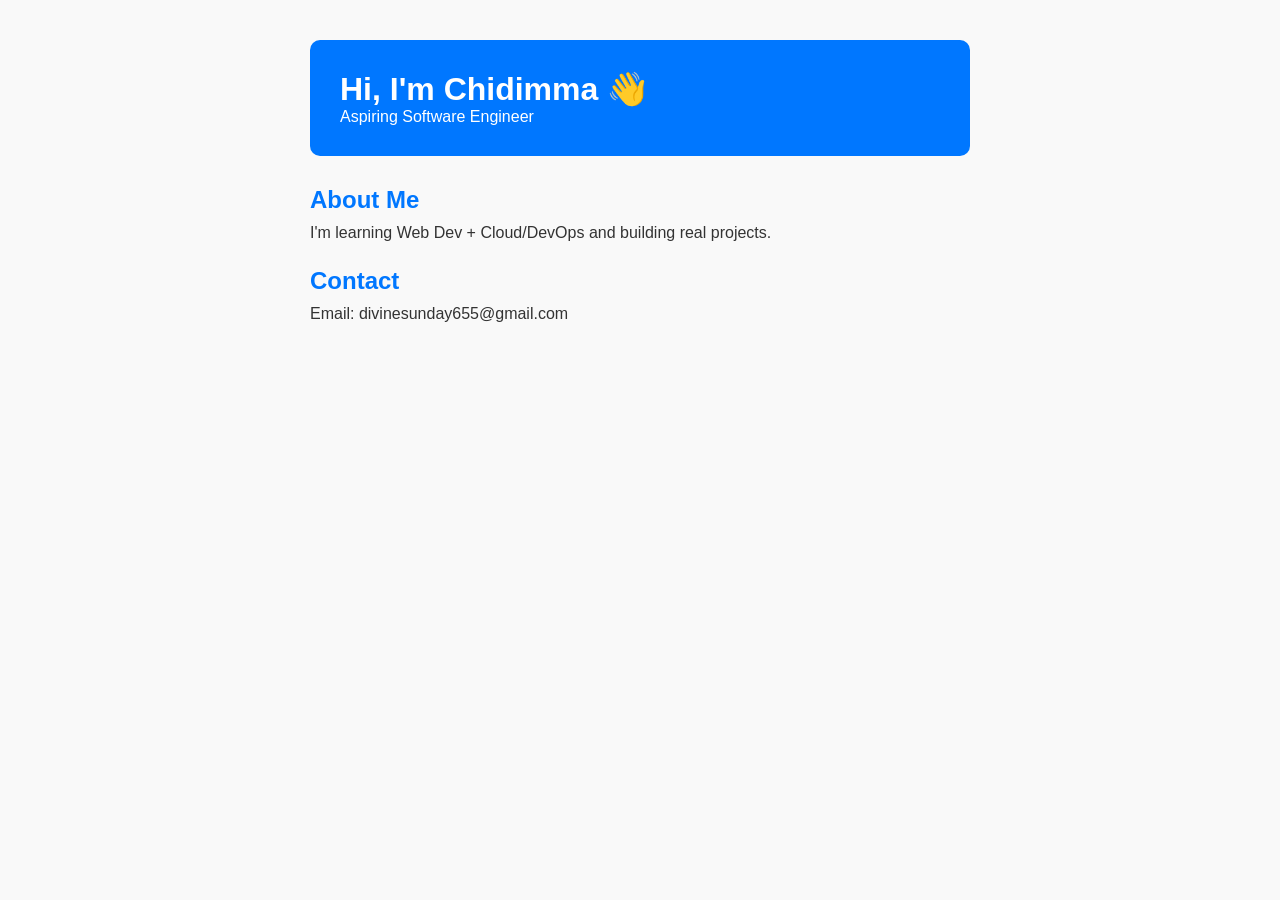
==== index.html @ 01f668db "Portfolio site" ====
<!DOCTYPE html>
<html lang="en">
<head>
<meta charset="UTF-8" />
<title>My Portfolio</title>
<link rel="stylesheet" href="style.css" />
</head>
<body>
<header>
<h1>Hi, I'm Chidimma 👋</h1>
<p>Aspiring Software Engineer</p>
</header>
<section>
<h2>About Me</h2>
<p>I'm learning Web Dev + Cloud/DevOps and building real projects.</p>
</section>
<section>
<h2>Contact</h2>
<p>Email: divinesunday655@gmail.com</p>
</section>
</body>
</html>
---- style.css ----
* { margin: 0; padding: 0; box-sizing: border-box; }
body { font-family: Arial, sans-serif; max-width: 700px; margin: 40px auto; padding: 0 20px; background: #f9f9f9; color: #333; }
header { background: #0077ff; color: white; padding: 30px; border-radius: 10px; margin-bottom: 30px; }
h2 { margin-bottom: 10px; color: #0077ff; }
section { margin-bottom: 25px; }
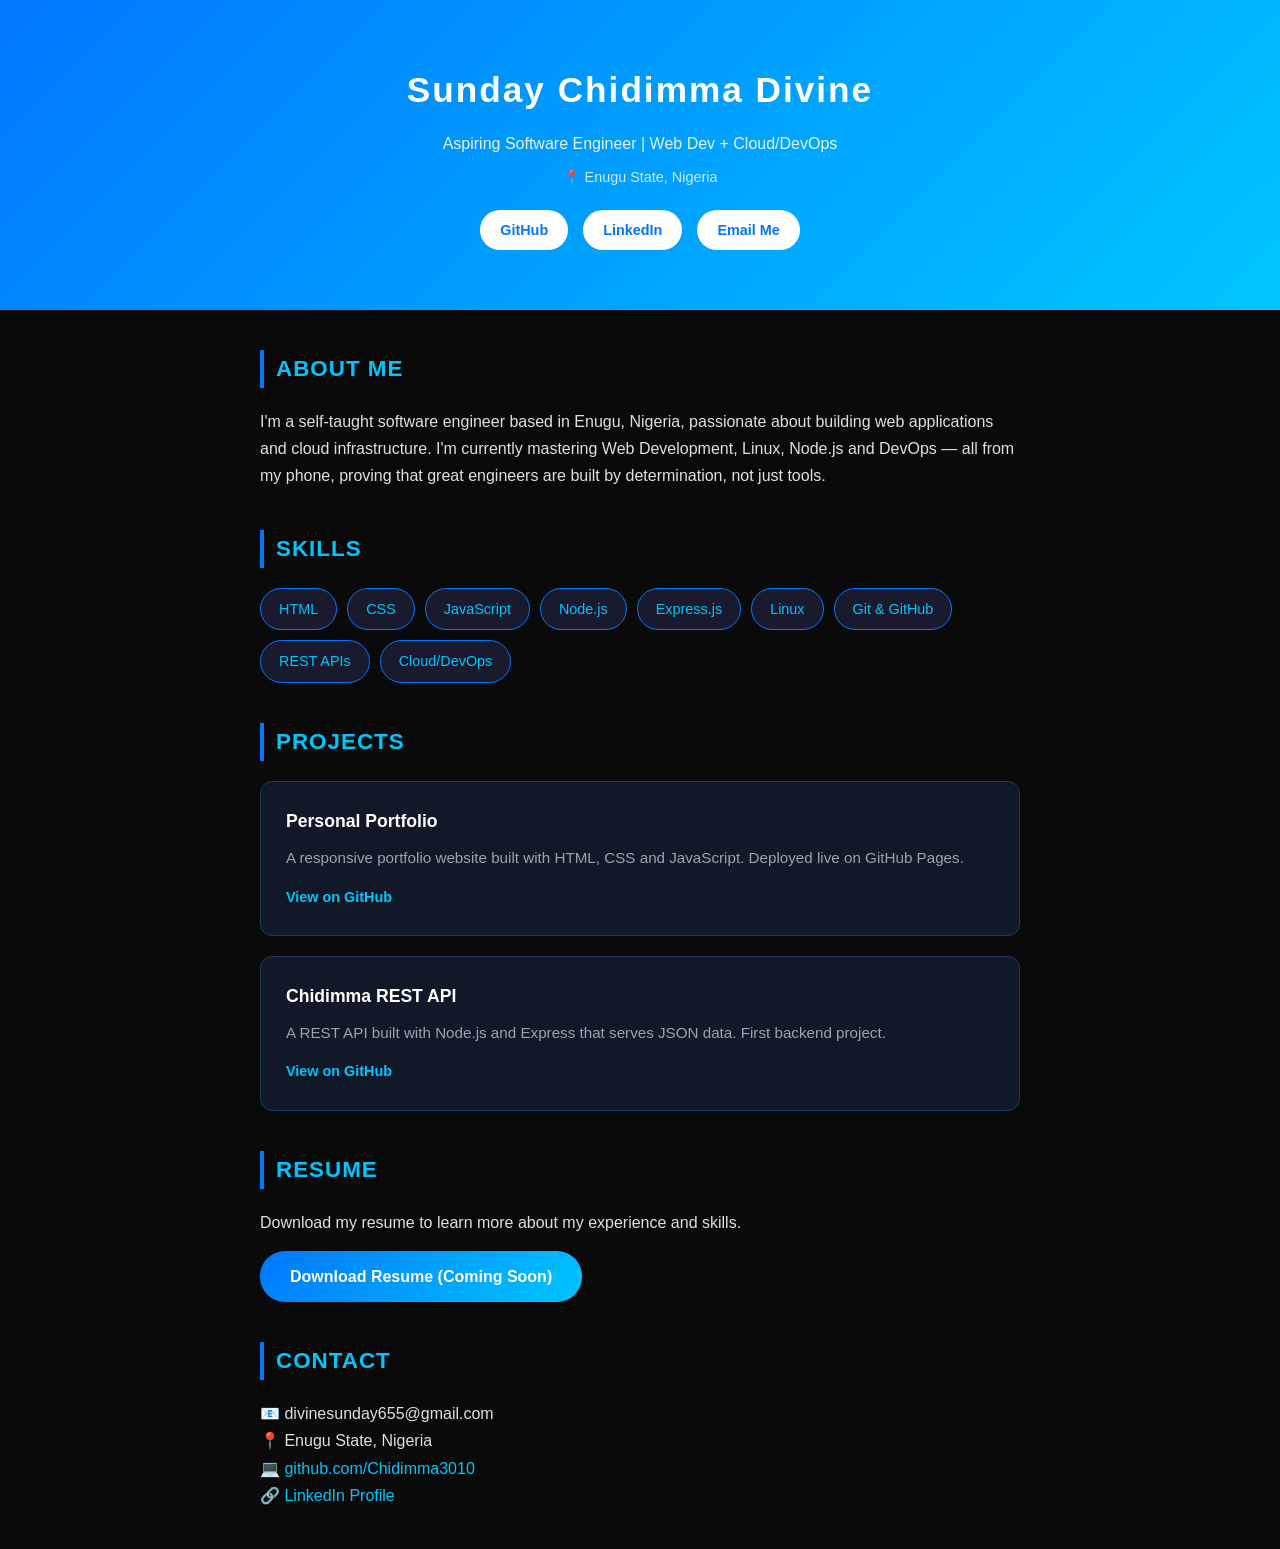
==== commit 4414ce78: "Professional portfolio design" ====
--- a/index.html
+++ b/index.html
@@ -2,21 +2,70 @@
 <html lang="en">
 <head>
 <meta charset="UTF-8" />
-<title>My Portfolio</title>
+<meta name="viewport" content="width=device-width, initial-scale=1.0">
+<title>Sunday Chidimma Divine | Software Engineer</title>
 <link rel="stylesheet" href="style.css" />
 </head>
 <body>
+
 <header>
-<h1>Hi, I'm Chidimma 👋</h1>
-<p>Aspiring Software Engineer</p>
+<h1>Sunday Chidimma Divine</h1>
+<p class="title">Aspiring Software Engineer | Web Dev + Cloud/DevOps</p>
+<p class="location">📍 Enugu State, Nigeria</p>
+<div class="links">
+<a href="https://github.com/Chidimma3010">GitHub</a>
+<a href="https://www.linkedin.com/in/chidimma-divine-5548a1358">LinkedIn</a>
+<a href="mailto:divinesunday655@gmail.com">Email Me</a>
+</div>
 </header>
+
 <section>
 <h2>About Me</h2>
-<p>I'm learning Web Dev + Cloud/DevOps and building real projects.</p>
+<p>I'm a self-taught software engineer based in Enugu, Nigeria, passionate about building web applications and cloud infrastructure. I'm currently mastering Web Development, Linux, Node.js and DevOps — all from my phone, proving that great engineers are built by determination, not just tools.</p>
 </section>
+
+<section>
+<h2>Skills</h2>
+<div class="skills">
+<span>HTML</span>
+<span>CSS</span>
+<span>JavaScript</span>
+<span>Node.js</span>
+<span>Express.js</span>
+<span>Linux</span>
+<span>Git & GitHub</span>
+<span>REST APIs</span>
+<span>Cloud/DevOps</span>
+</div>
+</section>
+
+<section>
+<h2>Projects</h2>
+<div class="project">
+<h3>Personal Portfolio</h3>
+<p>A responsive portfolio website built with HTML, CSS and JavaScript. Deployed live on GitHub Pages.</p>
+<a href="https://github.com/Chidimma3010/My-portfolio-">View on GitHub</a>
+</div>
+<div class="project">
+<h3>Chidimma REST API</h3>
+<p>A REST API built with Node.js and Express that serves JSON data. First backend project.</p>
+<a href="https://github.com/Chidimma3010/My---api">View on GitHub</a>
+</div>
+</section>
+
+<section>
+<h2>Resume</h2>
+<p>Download my resume to learn more about my experience and skills.</p>
+<a class="resume-btn" href="#">Download Resume (Coming Soon)</a>
+</section>
+
 <section>
 <h2>Contact</h2>
-<p>Email: divinesunday655@gmail.com</p>
+<p>📧 divinesunday655@gmail.com</p>
+<p>📍 Enugu State, Nigeria</p>
+<p>💻 <a href="https://github.com/Chidimma3010">github.com/Chidimma3010</a></p>
+<p>🔗 <a href="https://www.linkedin.com/in/chidimma-divine-5548a1358">LinkedIn Profile</a></p>
 </section>
+
 </body>
 </html>
--- a/style.css
+++ b/style.css
@@ -1,5 +1,147 @@
 * { margin: 0; padding: 0; box-sizing: border-box; }
-body { font-family: Arial, sans-serif; max-width: 700px; margin: 40px auto; padding: 0 20px; background: #f9f9f9; color: #333; }
-header { background: #0077ff; color: white; padding: 30px; border-radius: 10px; margin-bottom: 30px; }
-h2 { margin-bottom: 10px; color: #0077ff; }
-section { margin-bottom: 25px; }
+
+body {
+  font-family: 'Arial', sans-serif;
+  background: #0a0a0a;
+  color: #e0e0e0;
+  line-height: 1.7;
+}
+
+header {
+  background: linear-gradient(135deg, #0077ff, #00c6ff);
+  color: white;
+  padding: 60px 20px;
+  text-align: center;
+}
+
+header h1 {
+  font-size: 2.2em;
+  letter-spacing: 2px;
+  margin-bottom: 10px;
+}
+
+.title {
+  font-size: 1em;
+  opacity: 0.9;
+  margin-bottom: 8px;
+}
+
+.location {
+  font-size: 0.9em;
+  opacity: 0.8;
+  margin-bottom: 20px;
+}
+
+.links {
+  display: flex;
+  justify-content: center;
+  gap: 15px;
+  flex-wrap: wrap;
+}
+
+.links a {
+  background: white;
+  color: #0077ff;
+  padding: 8px 20px;
+  border-radius: 25px;
+  text-decoration: none;
+  font-weight: bold;
+  font-size: 0.9em;
+  transition: all 0.3s;
+}
+
+.links a:hover { background: #0077ff; color: white; }
+
+section {
+  max-width: 800px;
+  margin: 40px auto;
+  padding: 0 20px;
+}
+
+h2 {
+  font-size: 1.4em;
+  color: #00c6ff;
+  border-left: 4px solid #0077ff;
+  padding-left: 12px;
+  margin-bottom: 20px;
+  text-transform: uppercase;
+  letter-spacing: 1px;
+}
+
+.skills {
+  display: flex;
+  flex-wrap: wrap;
+  gap: 10px;
+}
+
+.skills span {
+  background: #1a1a2e;
+  color: #00c6ff;
+  border: 1px solid #0077ff;
+  padding: 8px 18px;
+  border-radius: 25px;
+  font-size: 0.9em;
+}
+
+.project {
+  background: #111827;
+  border: 1px solid #1e3a5f;
+  border-radius: 12px;
+  padding: 25px;
+  margin-bottom: 20px;
+  transition: transform 0.3s;
+}
+
+.project:hover { transform: translateY(-4px); }
+
+.project h3 {
+  color: #ffffff;
+  font-size: 1.1em;
+  margin-bottom: 8px;
+}
+
+.project p {
+  color: #9ca3af;
+  margin-bottom: 12px;
+  font-size: 0.95em;
+}
+
+.project a {
+  color: #00c6ff;
+  text-decoration: none;
+  font-weight: bold;
+  font-size: 0.9em;
+}
+
+.resume-btn {
+  display: inline-block;
+  margin-top: 15px;
+  background: linear-gradient(135deg, #0077ff, #00c6ff);
+  color: white;
+  padding: 12px 30px;
+  border-radius: 25px;
+  text-decoration: none;
+  font-weight: bold;
+  transition: opacity 0.3s;
+}
+
+.resume-btn:hover { opacity: 0.85; }
+
+#contact p {
+  margin-bottom: 10px;
+  font-size: 0.95em;
+}
+
+section a {
+  color: #00c6ff;
+  text-decoration: none;
+}
+
+footer {
+  text-align: center;
+  padding: 30px;
+  color: #4b5563;
+  font-size: 0.85em;
+  border-top: 1px solid #1e3a5f;
+  margin-top: 60px;
+}
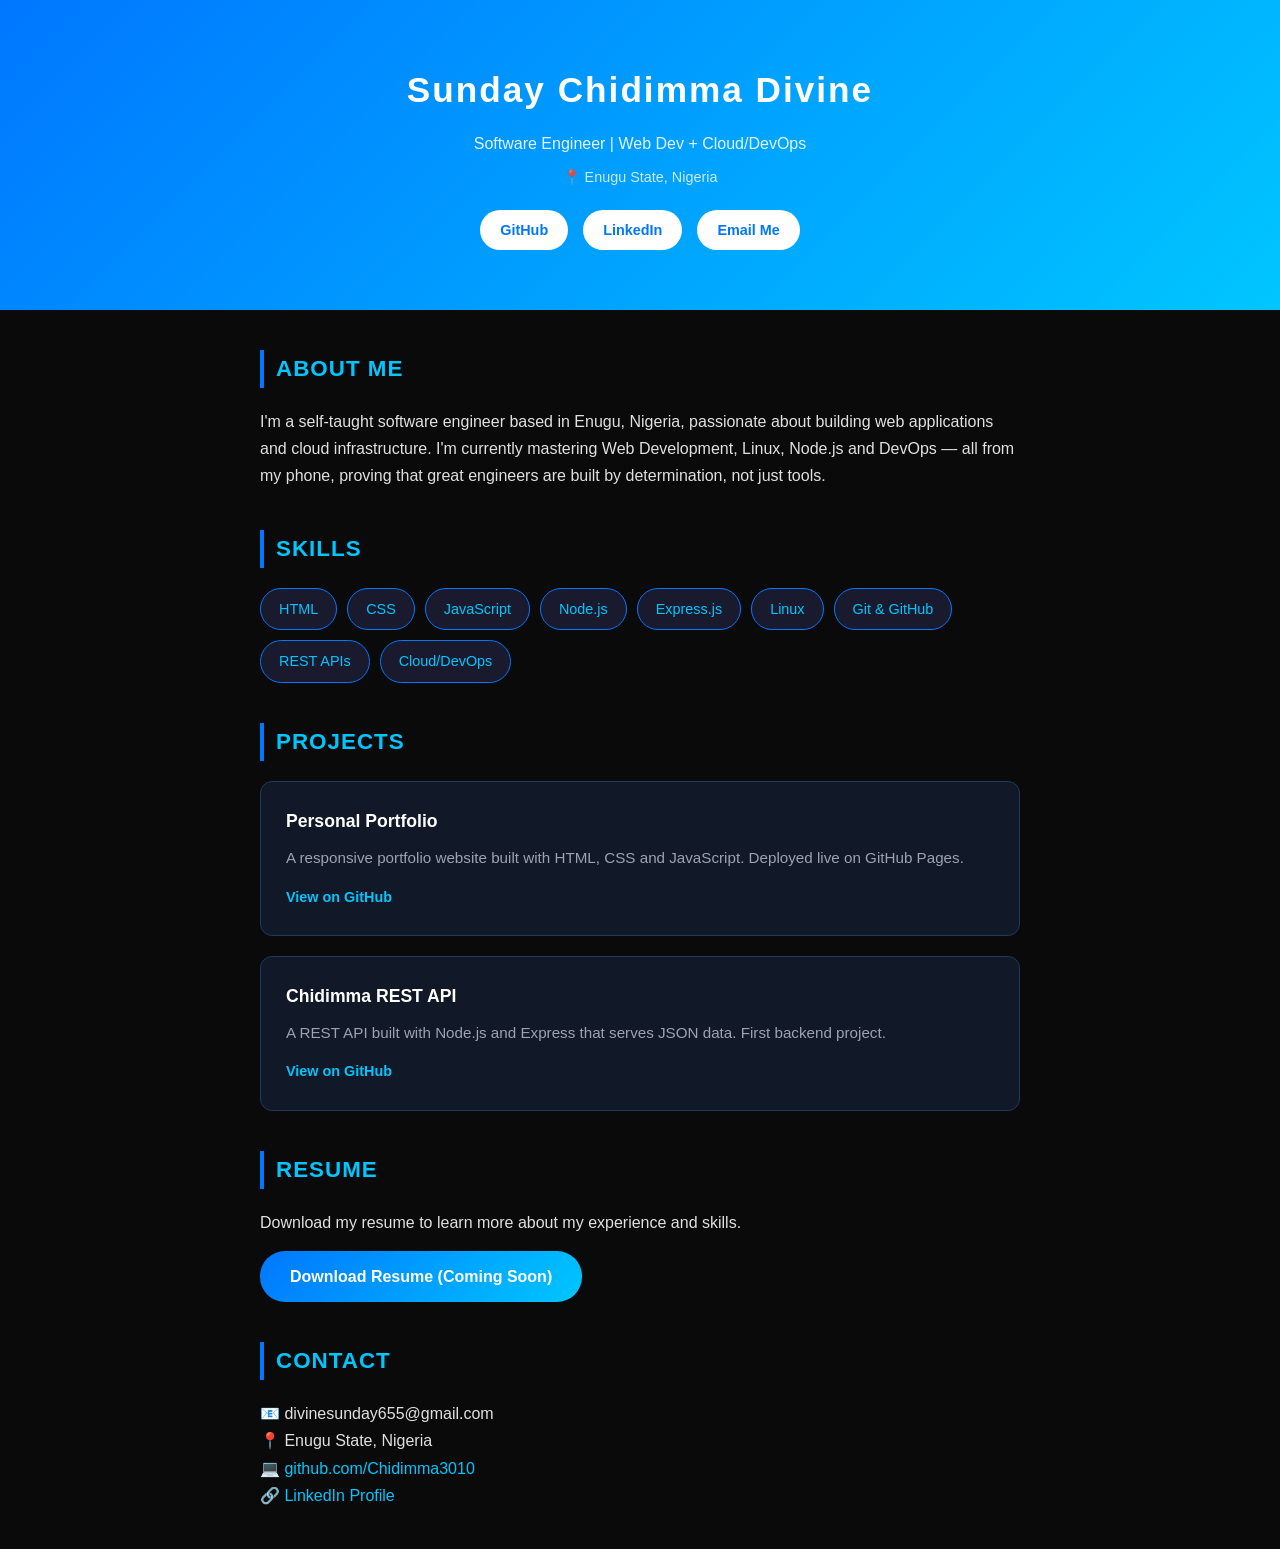
==== commit dd17d81b: "Updated title - Software Engineer" ====
--- a/index.html
+++ b/index.html
@@ -10,7 +10,7 @@
 
 <header>
 <h1>Sunday Chidimma Divine</h1>
-<p class="title">Aspiring Software Engineer | Web Dev + Cloud/DevOps</p>
+<p class="title">Software Engineer | Web Dev + Cloud/DevOps</p>
 <p class="location">📍 Enugu State, Nigeria</p>
 <div class="links">
 <a href="https://github.com/Chidimma3010">GitHub</a>
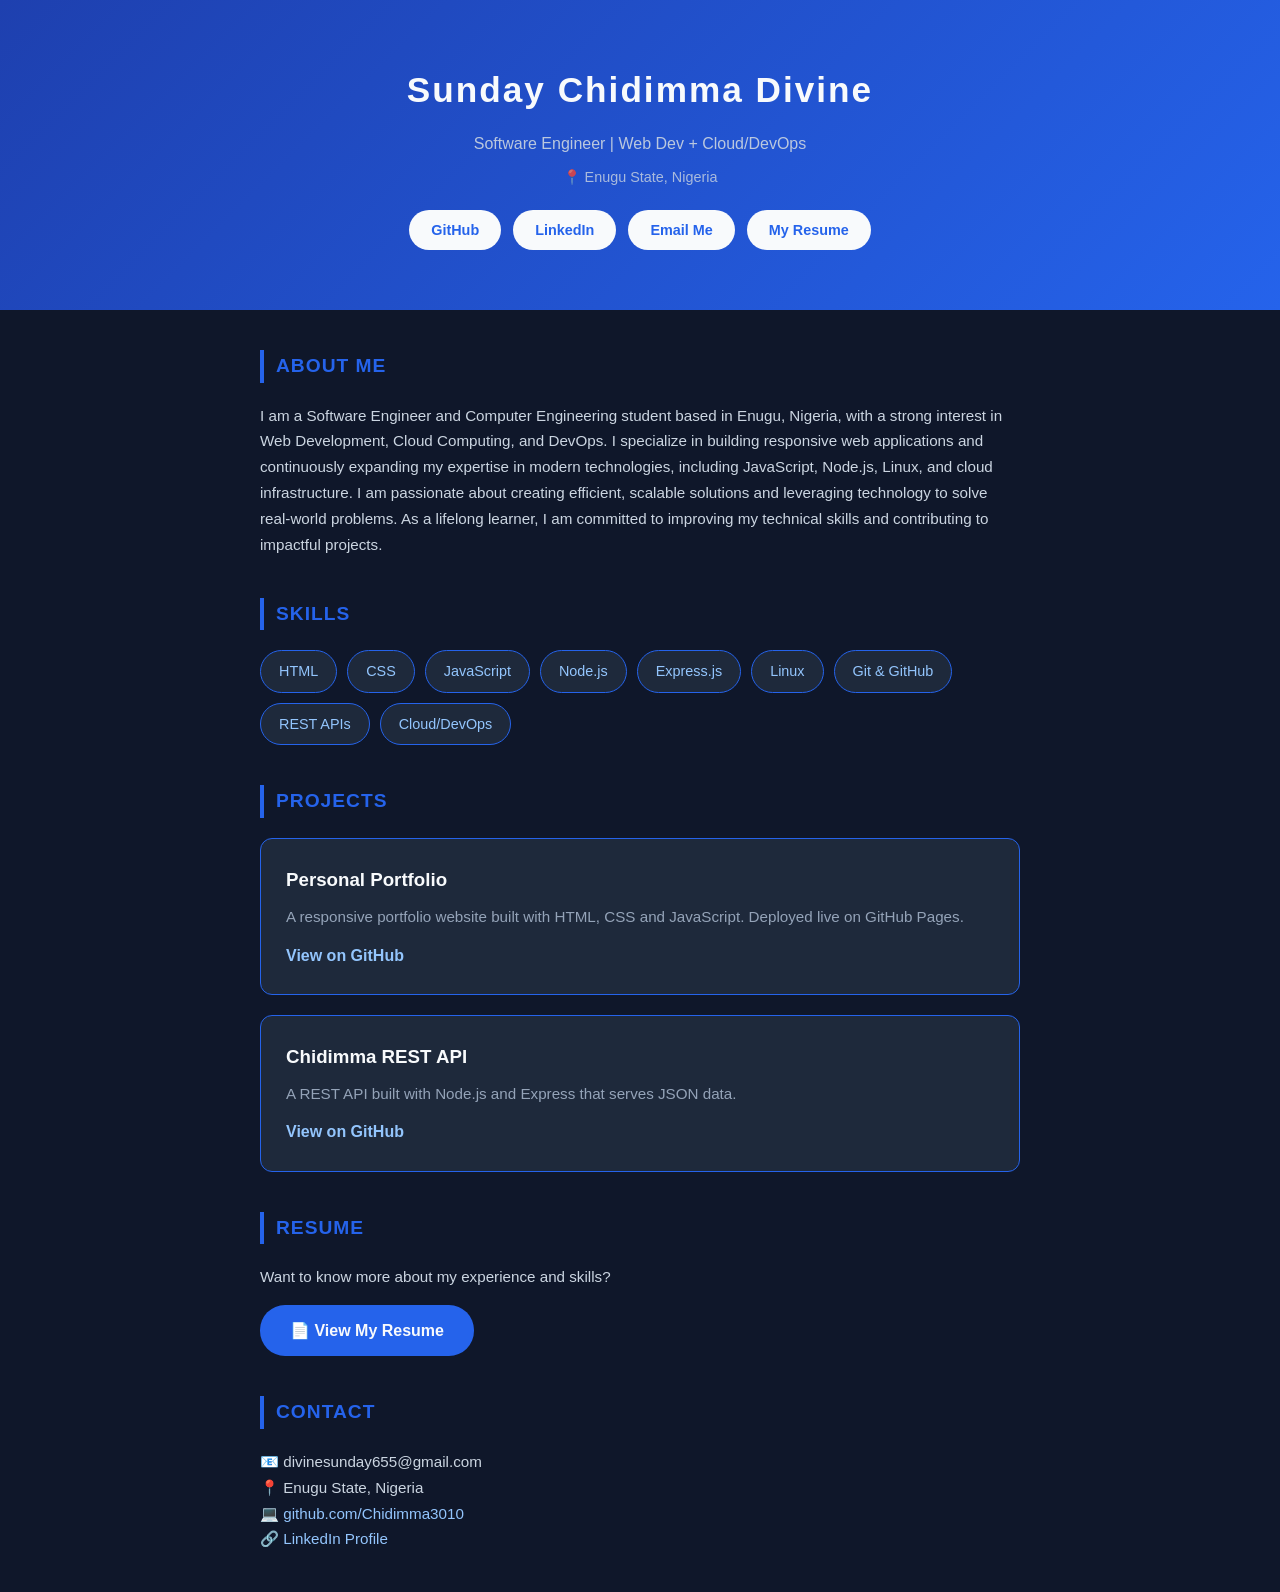
==== commit bdf4cebd: "Fixed about me text" ====
--- a/index.html
+++ b/index.html
@@ -16,12 +16,13 @@
 <a href="https://github.com/Chidimma3010">GitHub</a>
 <a href="https://www.linkedin.com/in/chidimma-divine-5548a1358">LinkedIn</a>
 <a href="mailto:divinesunday655@gmail.com">Email Me</a>
+<a href="resume.html">My Resume</a>
 </div>
 </header>
 
 <section>
 <h2>About Me</h2>
-<p>I'm a self-taught software engineer based in Enugu, Nigeria, passionate about building web applications and cloud infrastructure. I'm currently mastering Web Development, Linux, Node.js and DevOps — all from my phone, proving that great engineers are built by determination, not just tools.</p>
+<p>I am a Software Engineer and Computer Engineering student based in Enugu, Nigeria, with a strong interest in Web Development, Cloud Computing, and DevOps. I specialize in building responsive web applications and continuously expanding my expertise in modern technologies, including JavaScript, Node.js, Linux, and cloud infrastructure. I am passionate about creating efficient, scalable solutions and leveraging technology to solve real-world problems. As a lifelong learner, I am committed to improving my technical skills and contributing to impactful projects.</p>
 </section>
 
 <section>
@@ -48,15 +49,15 @@
 </div>
 <div class="project">
 <h3>Chidimma REST API</h3>
-<p>A REST API built with Node.js and Express that serves JSON data. First backend project.</p>
+<p>A REST API built with Node.js and Express that serves JSON data.</p>
 <a href="https://github.com/Chidimma3010/My---api">View on GitHub</a>
 </div>
 </section>
 
 <section>
 <h2>Resume</h2>
-<p>Download my resume to learn more about my experience and skills.</p>
-<a class="resume-btn" href="#">Download Resume (Coming Soon)</a>
+<p>Want to know more about my experience and skills?</p>
+<a class="resume-btn" href="resume.html">📄 View My Resume</a>
 </section>
 
 <section>
--- a/style.css
+++ b/style.css
@@ -2,14 +2,14 @@
 
 body {
   font-family: 'Arial', sans-serif;
-  background: #0a0a0a;
-  color: #e0e0e0;
+  background: #0F172A;
+  color: #F8FAFC;
   line-height: 1.7;
 }
 
 header {
-  background: linear-gradient(135deg, #0077ff, #00c6ff);
-  color: white;
+  background: linear-gradient(135deg, #1E40AF, #2563EB);
+  color: #F8FAFC;
   padding: 60px 20px;
   text-align: center;
 }
@@ -20,29 +20,20 @@
   margin-bottom: 10px;
 }
 
-.title {
-  font-size: 1em;
-  opacity: 0.9;
-  margin-bottom: 8px;
-}
-
-.location {
-  font-size: 0.9em;
-  opacity: 0.8;
-  margin-bottom: 20px;
-}
+.title { font-size: 1em; opacity: 0.9; margin-bottom: 8px; }
+.location { font-size: 0.9em; opacity: 0.8; margin-bottom: 20px; }
 
 .links {
   display: flex;
   justify-content: center;
-  gap: 15px;
+  gap: 12px;
   flex-wrap: wrap;
 }
 
 .links a {
-  background: white;
-  color: #0077ff;
-  padding: 8px 20px;
+  background: #F8FAFC;
+  color: #2563EB;
+  padding: 8px 22px;
   border-radius: 25px;
   text-decoration: none;
   font-weight: bold;
@@ -50,7 +41,7 @@
   transition: all 0.3s;
 }
 
-.links a:hover { background: #0077ff; color: white; }
+.links a:hover { background: #2563EB; color: #F8FAFC; }
 
 section {
   max-width: 800px;
@@ -59,14 +50,16 @@
 }
 
 h2 {
-  font-size: 1.4em;
-  color: #00c6ff;
-  border-left: 4px solid #0077ff;
+  font-size: 1.2em;
+  color: #2563EB;
+  border-left: 4px solid #2563EB;
   padding-left: 12px;
   margin-bottom: 20px;
   text-transform: uppercase;
   letter-spacing: 1px;
 }
+
+p { color: #CBD5E1; font-size: 0.95em; }
 
 .skills {
   display: flex;
@@ -75,17 +68,17 @@
 }
 
 .skills span {
-  background: #1a1a2e;
-  color: #00c6ff;
-  border: 1px solid #0077ff;
+  background: #1E293B;
+  color: #93C5FD;
+  border: 1px solid #2563EB;
   padding: 8px 18px;
   border-radius: 25px;
   font-size: 0.9em;
 }
 
 .project {
-  background: #111827;
-  border: 1px solid #1e3a5f;
+  background: #1E293B;
+  border: 1px solid #2563EB;
   border-radius: 12px;
   padding: 25px;
   margin-bottom: 20px;
@@ -94,30 +87,17 @@
 
 .project:hover { transform: translateY(-4px); }
 
-.project h3 {
-  color: #ffffff;
-  font-size: 1.1em;
-  margin-bottom: 8px;
-}
+.project h3 { color: #F8FAFC; margin-bottom: 8px; }
 
-.project p {
-  color: #9ca3af;
-  margin-bottom: 12px;
-  font-size: 0.95em;
-}
+.project p { color: #94A3B8; margin-bottom: 12px; }
 
-.project a {
-  color: #00c6ff;
-  text-decoration: none;
-  font-weight: bold;
-  font-size: 0.9em;
-}
+.project a { color: #93C5FD; text-decoration: none; font-weight: bold; }
 
 .resume-btn {
   display: inline-block;
   margin-top: 15px;
-  background: linear-gradient(135deg, #0077ff, #00c6ff);
-  color: white;
+  background: #2563EB;
+  color: #F8FAFC;
   padding: 12px 30px;
   border-radius: 25px;
   text-decoration: none;
@@ -127,21 +107,13 @@
 
 .resume-btn:hover { opacity: 0.85; }
 
-#contact p {
-  margin-bottom: 10px;
-  font-size: 0.95em;
-}
-
-section a {
-  color: #00c6ff;
-  text-decoration: none;
-}
+section a { color: #93C5FD; text-decoration: none; }
 
 footer {
   text-align: center;
   padding: 30px;
-  color: #4b5563;
+  color: #475569;
   font-size: 0.85em;
-  border-top: 1px solid #1e3a5f;
+  border-top: 1px solid #1E293B;
   margin-top: 60px;
 }
